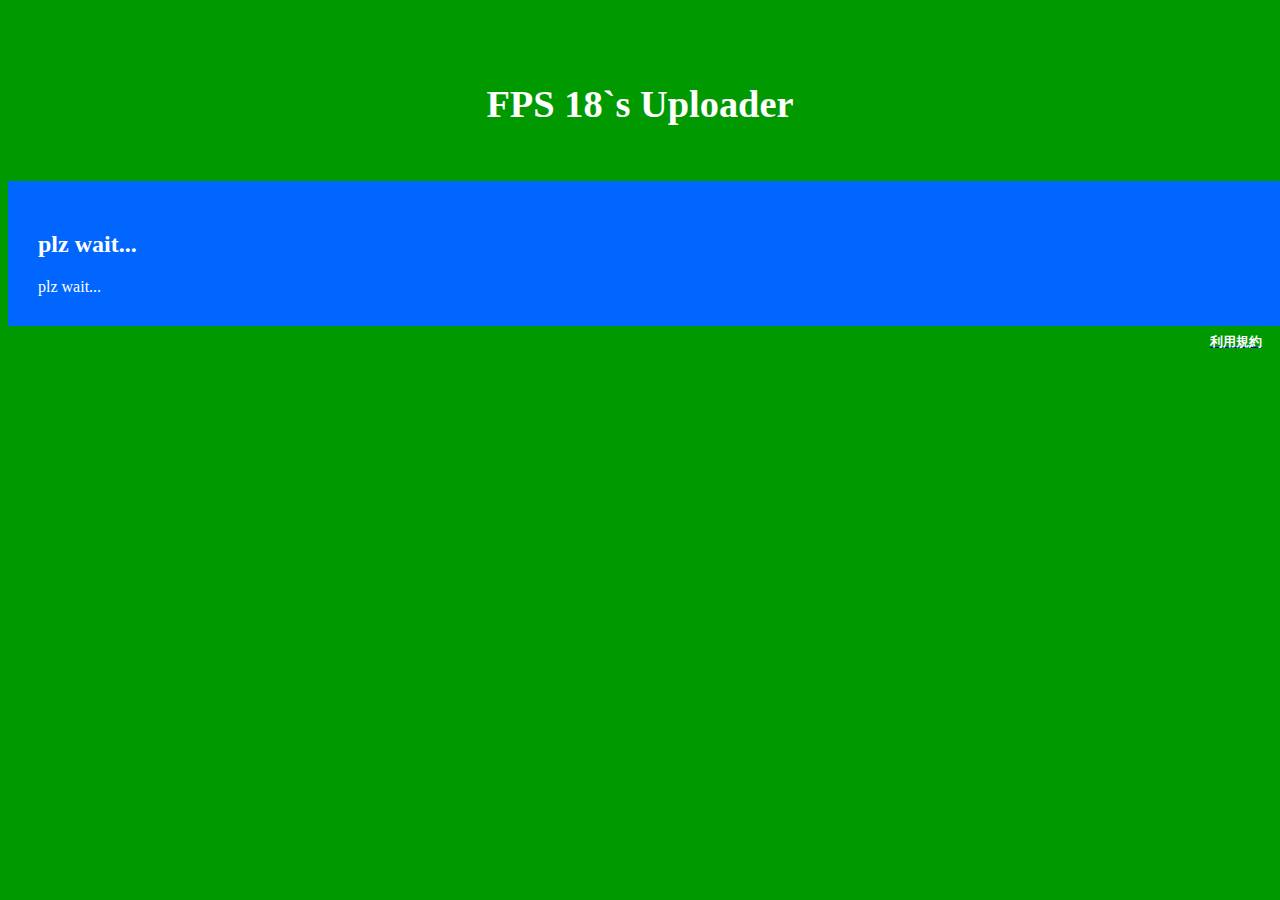
==== index.html @ fdba5797 "Add files via upload" ====
<html>
  <head>
    <link rel="stylesheet" type="text/css" href="style.css" />
    <link rel="apple-touch-icon" sizes="180x180" href="/apple-icon-180x180.png">
    <link rel="icon" type="image/x-icon" href="icon.png">
  </head>
  <body bgcolor="#009900">
    <body>
      <header>
        <center>
          <br />
          <h1 class="header"><a>FPS 18`s Uploader</a></h1>
        </center>
      </header>
      <div id="color-2">
        <h2 style="color:white">
        plz wait...
        </h2>
        <span style="color:white">
		plz wait...
		</span>
    </body>
	</div>
    <footer>
    <a href="rule.html"><font color="#FFF">利用規約</font></a>
    </footer>
	</body>
</html>
---- style.css ----
#color-1{
width: 1300px;
margin: 0px auto;
padding: 30px;
background: #0099FF;
}
#color-2{
width: 1300px;
margin: 0px auto;
padding: 30px;
background: #0066FF;
}
footer {
font: bold 80%/1em Arial, Helvetica, sans-serif;
color: #FFF;
text-align: right; 
padding: 10px;
background: #009900;
}
header {
align-items: center;
padding: 30px;
background: #009900;
color: #FFF;
}
h1 {
font-weight: bold;
font-size: 240%;
}
p {
  text-decoration: underline;
}
.left {
    margin-right: auto;
}
.center {
    margin-right: auto;
    margin-left: auto;
}
.right {
    margin-left: auto;
}
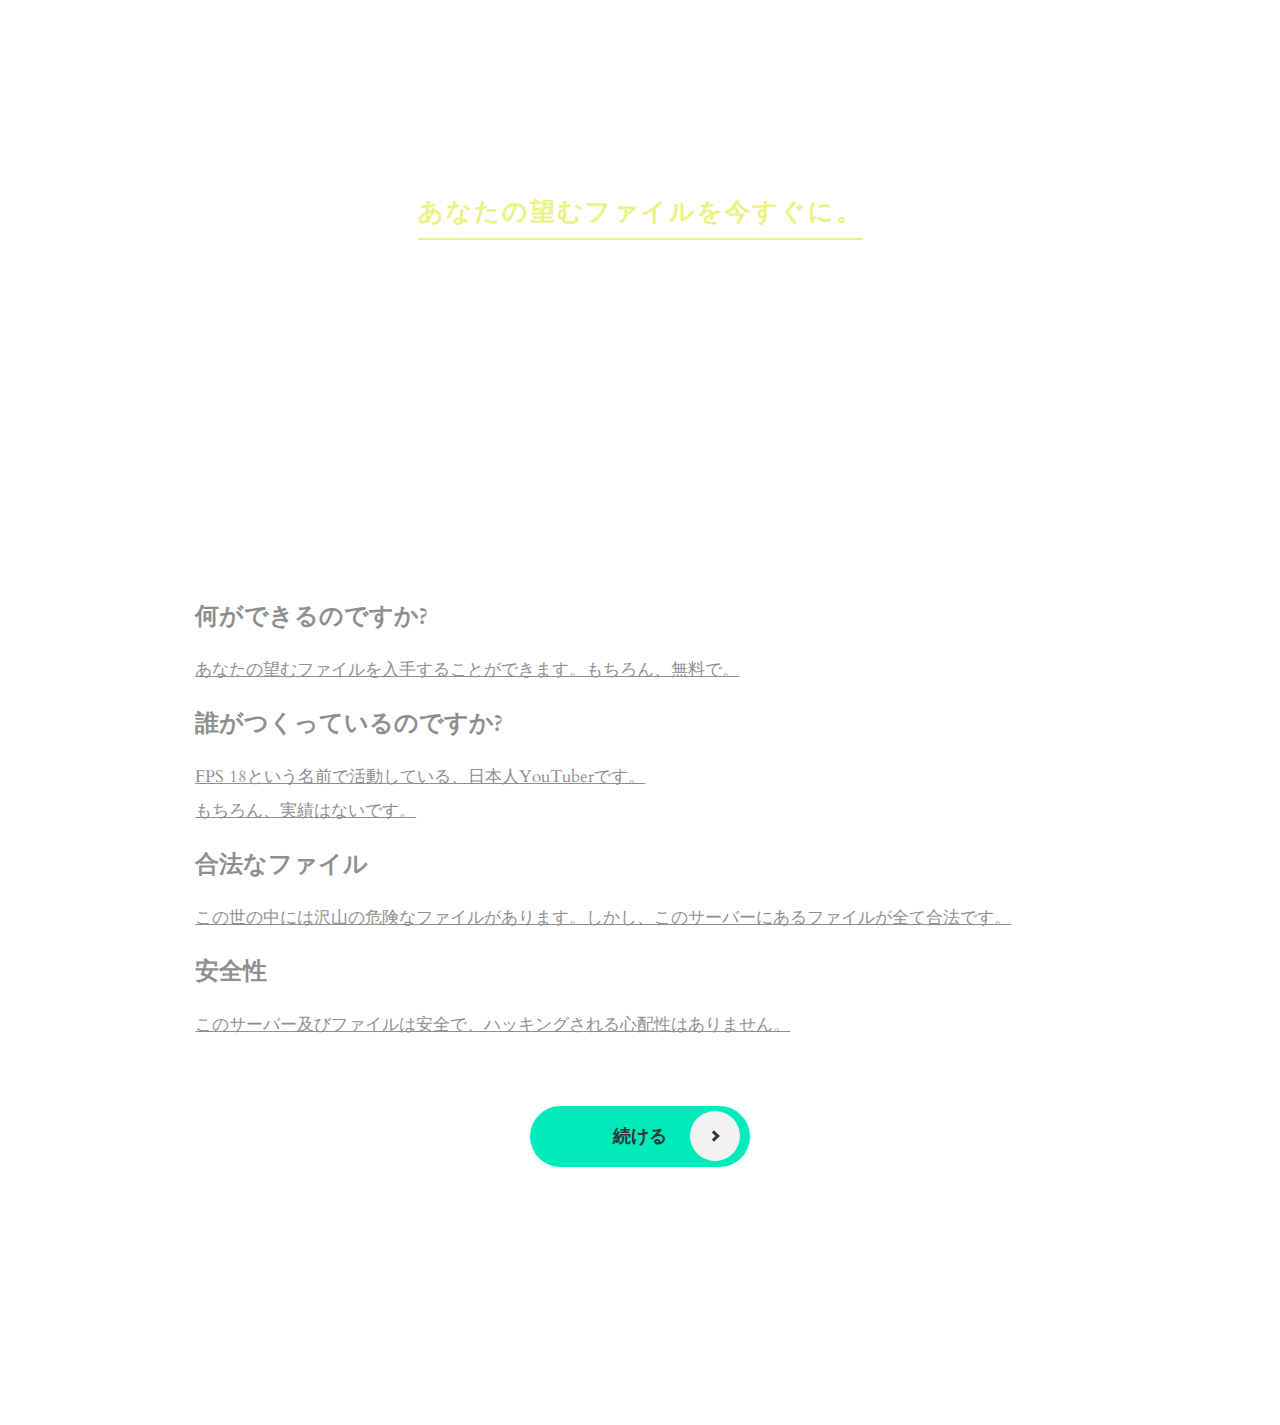
==== commit 8f99aba3: "Add files via upload" ====
--- a/index.html
+++ b/index.html
@@ -1,28 +1,66 @@
 <html>
   <head>
-    <link rel="stylesheet" type="text/css" href="style.css" />
+    <title>FPS 18's Uploader</title>
+    <link rel="stylesheet" type="text/css" href="css/style.css" />
     <link rel="apple-touch-icon" sizes="180x180" href="/apple-icon-180x180.png">
-    <link rel="icon" type="image/x-icon" href="icon.png">
+    <link rel="icon" type="image/x-icon" href="png/icon.png">
   </head>
-  <body bgcolor="#009900">
-    <body>
-      <header>
-        <center>
-          <br />
-          <h1 class="header"><a>FPS 18`s Uploader</a></h1>
-        </center>
-      </header>
-      <div id="color-2">
-        <h2 style="color:white">
-        plz wait...
-        </h2>
-        <span style="color:white">
-		plz wait...
-		</span>
-    </body>
-	</div>
-    <footer>
-    <a href="rule.html"><font color="#FFF">利用規約</font></a>
-    </footer>
-	</body>
+  <body>
+    <!-- Header Start -->
+<link href='https://fonts.googleapis.com/css?family=Montserrat|Cardo' rel='stylesheet' type='text/css'>
+<link href='style.css' rel='stylesheet' type='text/css'>
+<script type="text/javascript" src="https://code.jquery.com/jquery-1.9.1.js"></script>
+
+  
+<header class="main_h">
+
+    <div class="row">
+        <a class="logo" href="#">FPS18's Uploader</a>
+
+        <div class="mobile-toggle">
+            <span></span>
+            <span></span>
+            <span></span>
+        </div>
+
+        <nav>
+            <ul>
+                <li><a href="index.html">TOPへ</a></li>
+                <li><a href="rule.html">利用規約</a></li>
+                <li><a href="https://www.youtube.com/channel/UCT4BRh5tcaJdm_Du5CnCJSg">YouTubeチャンネル</a></li>
+            </ul>
+        </nav>
+
+    </div> <!-- / row -->
+
+</header>
+
+　　　<!--ヘッダー -->
+<div class="hero">
+
+    <h1><span>あなたの望むファイルを今すぐに。</span></h1>
+
+</div>
+
+<div class="row content">
+    <h2 class="1">何ができるのですか?</h2>
+    <p>あなたの望むファイルを入手することができます。もちろん、無料で。</p>
+    <h2 class="2">誰がつくっているのですか?</h2>
+    <p>FPS 18という名前で活動している、日本人YouTuberです。<br>もちろん、実績はないです。</p>
+    <h2 class="3">合法なファイル</h2>
+    <p>この世の中には沢山の危険なファイルがあります。しかし、このサーバーにあるファイルが全て合法です。</p>
+    <h2 class="4">安全性</h2>
+    <p>このサーバー及びファイルは安全で、ハッキングされる心配性はありません。</p>
+	
+    <br><br>
+	
+	<center>
+    <div class="button1">
+    <a href="file.html">続ける</a>
+    </div>
+	</center>
+</div>
+    <!-- -->
+  <script type="text/javascript" src="js/indexstyle.js"></script>
+  </body>
 </html>--- a/css/style.css
+++ b/css/style.css
@@ -0,0 +1,310 @@
+/*背景,バー終了*/
+.main_h {
+  position: fixed;
+  top: 0px;
+  max-height: 70px;
+  z-index: 999;
+  width: 100%;
+  padding-top: 17px;
+  background: none;
+  overflow: hidden;
+  -webkit-transition: all 0.3s;
+  transition: all 0.3s;
+  opacity: 0;
+  top: -100px;
+  padding-bottom: 6px;
+  font-family: "Montserrat", sans-serif;
+}
+@media only screen and (max-width: 766px) {
+  .main_h {
+    padding-top: 25px;
+  }
+}
+
+.open-nav {
+  max-height: 400px !important;
+}
+.open-nav .mobile-toggle {
+  transform: rotate(-90deg);
+  -webkit-transform: rotate(-90deg);
+}
+
+.sticky {
+  background-color: rgba(255, 255, 255, 0.93);
+  opacity: 1;
+  top: 0px;
+  border-bottom: 1px solid gainsboro;
+}
+
+.logo {
+  width: 50px;
+  font-size: 25px;
+  color: #8f8f8f;
+  text-transform: uppercase;
+  float: left;
+  display: block;
+  margin-top: 0;
+  line-height: 1;
+  margin-bottom: 10px;
+}
+@media only screen and (max-width: 766px) {
+  .logo {
+    float: none;
+  }
+}
+
+nav {
+  float: right;
+  width: 60%;
+}
+@media only screen and (max-width: 766px) {
+  nav {
+    width: 100%;
+  }
+}
+nav ul {
+  list-style: none;
+  overflow: hidden;
+  text-align: right;
+  float: right;
+}
+@media only screen and (max-width: 766px) {
+  nav ul {
+    padding-top: 10px;
+    margin-bottom: 22px;
+    float: left;
+    text-align: center;
+    width: 100%;
+  }
+}
+nav ul li {
+  display: inline-block;
+  margin-left: 35px;
+  line-height: 1.5;
+}
+@media only screen and (max-width: 766px) {
+  nav ul li {
+    width: 100%;
+    padding: 7px 0;
+    margin: 0;
+  }
+}
+nav ul a {
+  color: #888888;
+  text-transform: uppercase;
+  font-size: 12px;
+}
+
+.mobile-toggle {
+  display: none;
+  cursor: pointer;
+  font-size: 20px;
+  position: absolute;
+  right: 22px;
+  top: 0;
+  width: 30px;
+  -webkit-transition: all 200ms ease-in;
+  -moz-transition: all 200ms ease-in;
+  transition: all 200ms ease-in;
+}
+@media only screen and (max-width: 766px) {
+  .mobile-toggle {
+    display: block;
+  }
+}
+.mobile-toggle span {
+  width: 30px;
+  height: 4px;
+  margin-bottom: 6px;
+  border-radius: 1000px;
+  background: #8f8f8f;
+  display: block;
+}
+
+.row {
+  width: 100%;
+  max-width: 940px;
+  margin: 0 auto;
+  position: relative;
+  padding: 0 2%;
+}
+
+* {
+  box-sizing: border-box;
+}
+
+body {
+  color: #8f8f8f;
+  background: white;
+  font-family: "Cardo", serif;
+  font-weight: 300;
+  -webkit-font-smoothing: antialiased;
+}
+
+a {
+  text-decoration: none;
+}
+
+h1 {
+  font-size: 30px;
+  line-height: 1.8;
+  text-transform: uppercase;
+  font-family: "Montserrat", sans-serif;
+}
+
+p {
+  margin-bottom: 20px;
+  font-size: 17px;
+  line-height: 2;
+}
+
+.content {
+  padding: 50px 2% 250px;
+}
+
+.hero {
+  position: relative;
+  background: url(http://www.philippefercha.com/cd/toggle-menu-bg.jpg) no-repeat center center fixed;
+  -webkit-background-size: cover;
+  -moz-background-size: cover;
+  background-size: cover;
+  text-align: center;
+  color: #fff;
+  padding-top: 110px;
+  min-height: 500px;
+  letter-spacing: 2px;
+  font-family: "Montserrat", sans-serif;
+}
+.hero h1 {
+  font-size: 50px;
+  line-height: 1.3;
+}
+.hero h1 span {
+  font-size: 25px;
+  color: #e8f380;
+  border-bottom: 2px solid #e8f380;
+  padding-bottom: 12px;
+  line-height: 3;
+}
+
+.mouse {
+  display: block;
+  margin: 0 auto;
+  width: 26px;
+  height: 46px;
+  border-radius: 13px;
+  border: 2px solid #e8f380;
+  position: absolute;
+  bottom: 40px;
+  position: absolute;
+  left: 50%;
+  margin-left: -26px;
+}
+.mouse span {
+  display: block;
+  margin: 6px auto;
+  width: 2px;
+  height: 2px;
+  border-radius: 4px;
+  background: #e8f380;
+  border: 1px solid transparent;
+  -webkit-animation-duration: 1s;
+  animation-duration: 1s;
+  -webkit-animation-fill-mode: both;
+  animation-fill-mode: both;
+  -webkit-animation-iteration-count: infinite;
+  animation-iteration-count: infinite;
+  -webkit-animation-name: scroll;
+  animation-name: scroll;
+}
+
+@-webkit-keyframes scroll {
+  0% {
+    opacity: 1;
+    -webkit-transform: translateY(0);
+    transform: translateY(0);
+  }
+
+  100% {
+    opacity: 0;
+    -webkit-transform: translateY(20px);
+    transform: translateY(20px);
+  }
+}
+@keyframes scroll {
+  0% {
+    opacity: 1;
+    -webkit-transform: translateY(0);
+    -ms-transform: translateY(0);
+    transform: translateY(0);
+  }
+
+  100% {
+    opacity: 0;
+    -webkit-transform: translateY(20px);
+    -ms-transform: translateY(20px);
+    transform: translateY(20px);
+  }
+}
+/*背景,バー終了*/
+
+/*ボタン*/
+.button1 a {
+  display: block;
+  position: relative;
+  margin: 0 auto;
+  padding: 1em 2em;
+  /* 横の大きさ */
+  width: 220px;
+  /* ------- */
+  color: #333;
+  font-size: 18px;
+  font-weight: 700;
+  /* 中の色 */
+  background-color: #00eabc;
+  /* ----- */
+  border-radius: 50vh;
+  transition: 0.3s;
+}
+
+.button1 a::before {
+  content: '';
+  position: absolute;
+  top: 50%;
+  right: 10px;
+  transform: translateY(-50%);
+  width: 50px;
+  height: 50px;
+  background-color: #f2f2f2;
+  border-radius: 50vh;
+}
+
+/* 続けるボタン */
+.button1 a::after {
+  content: '';
+  position: absolute;
+  top: 50%;
+  right: 32px;
+  transform: translateY(-50%) rotate(45deg);
+  width: 5px;
+  height: 5px;
+  border-top: 3px solid #333333;
+  border-right: 3px solid #333333;
+}
+
+.button1 a:hover {
+  text-decoration: none;
+  background-color: #cccccc;
+}
+/* --------- */
+
+/* ダウンロードボタン */
+.button2{
+color:#285EA0;
+text-align:center;
+padding:5px;
+margin-top:5px;
+border-radius: 10px;
+box-shadow:3px 3px 6px #b8b9be,-3px -3px 6px #fff;
+}
+
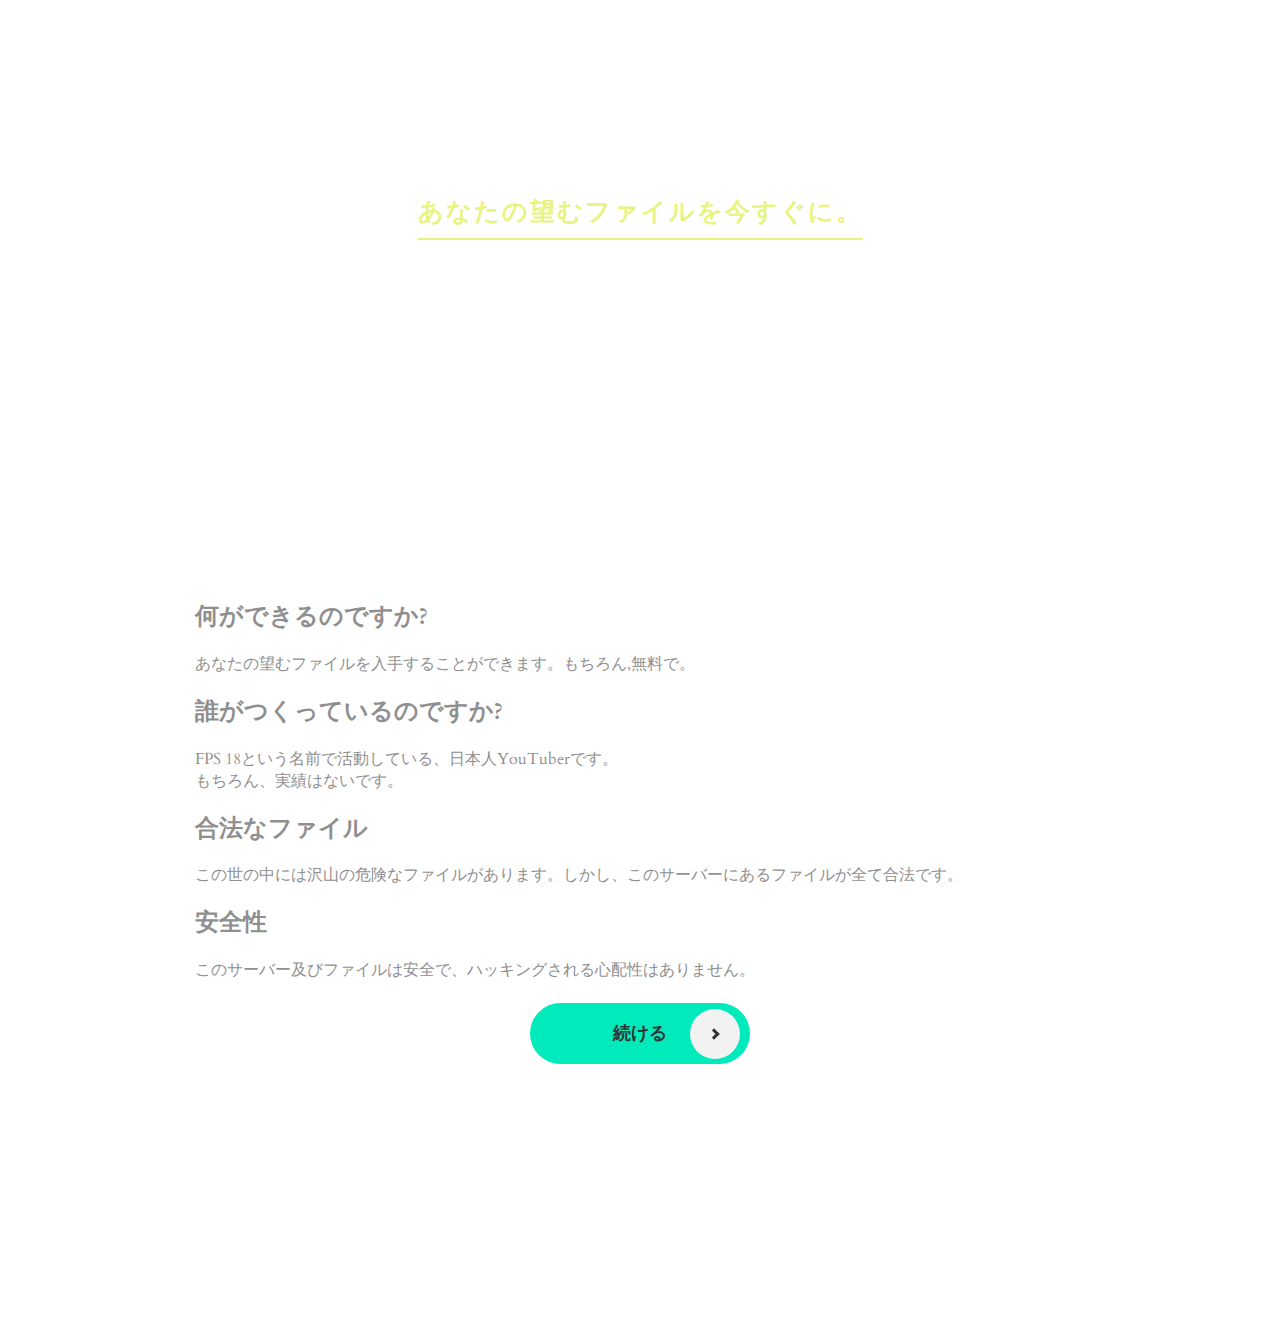
==== commit b4c910ee: "Add files via upload" ====
--- a/index.html
+++ b/index.html
@@ -44,13 +44,13 @@
 
 <div class="row content">
     <h2 class="1">何ができるのですか?</h2>
-    <p>あなたの望むファイルを入手することができます。もちろん、無料で。</p>
+    あなたの望むファイルを入手することができます。もちろん,無料で。
     <h2 class="2">誰がつくっているのですか?</h2>
-    <p>FPS 18という名前で活動している、日本人YouTuberです。<br>もちろん、実績はないです。</p>
+    FPS 18という名前で活動している、日本人YouTuberです。<br>もちろん、実績はないです。
     <h2 class="3">合法なファイル</h2>
-    <p>この世の中には沢山の危険なファイルがあります。しかし、このサーバーにあるファイルが全て合法です。</p>
+    この世の中には沢山の危険なファイルがあります。しかし、このサーバーにあるファイルが全て合法です。
     <h2 class="4">安全性</h2>
-    <p>このサーバー及びファイルは安全で、ハッキングされる心配性はありません。</p>
+    このサーバー及びファイルは安全で、ハッキングされる心配性はありません。
 	
     <br><br>
 	
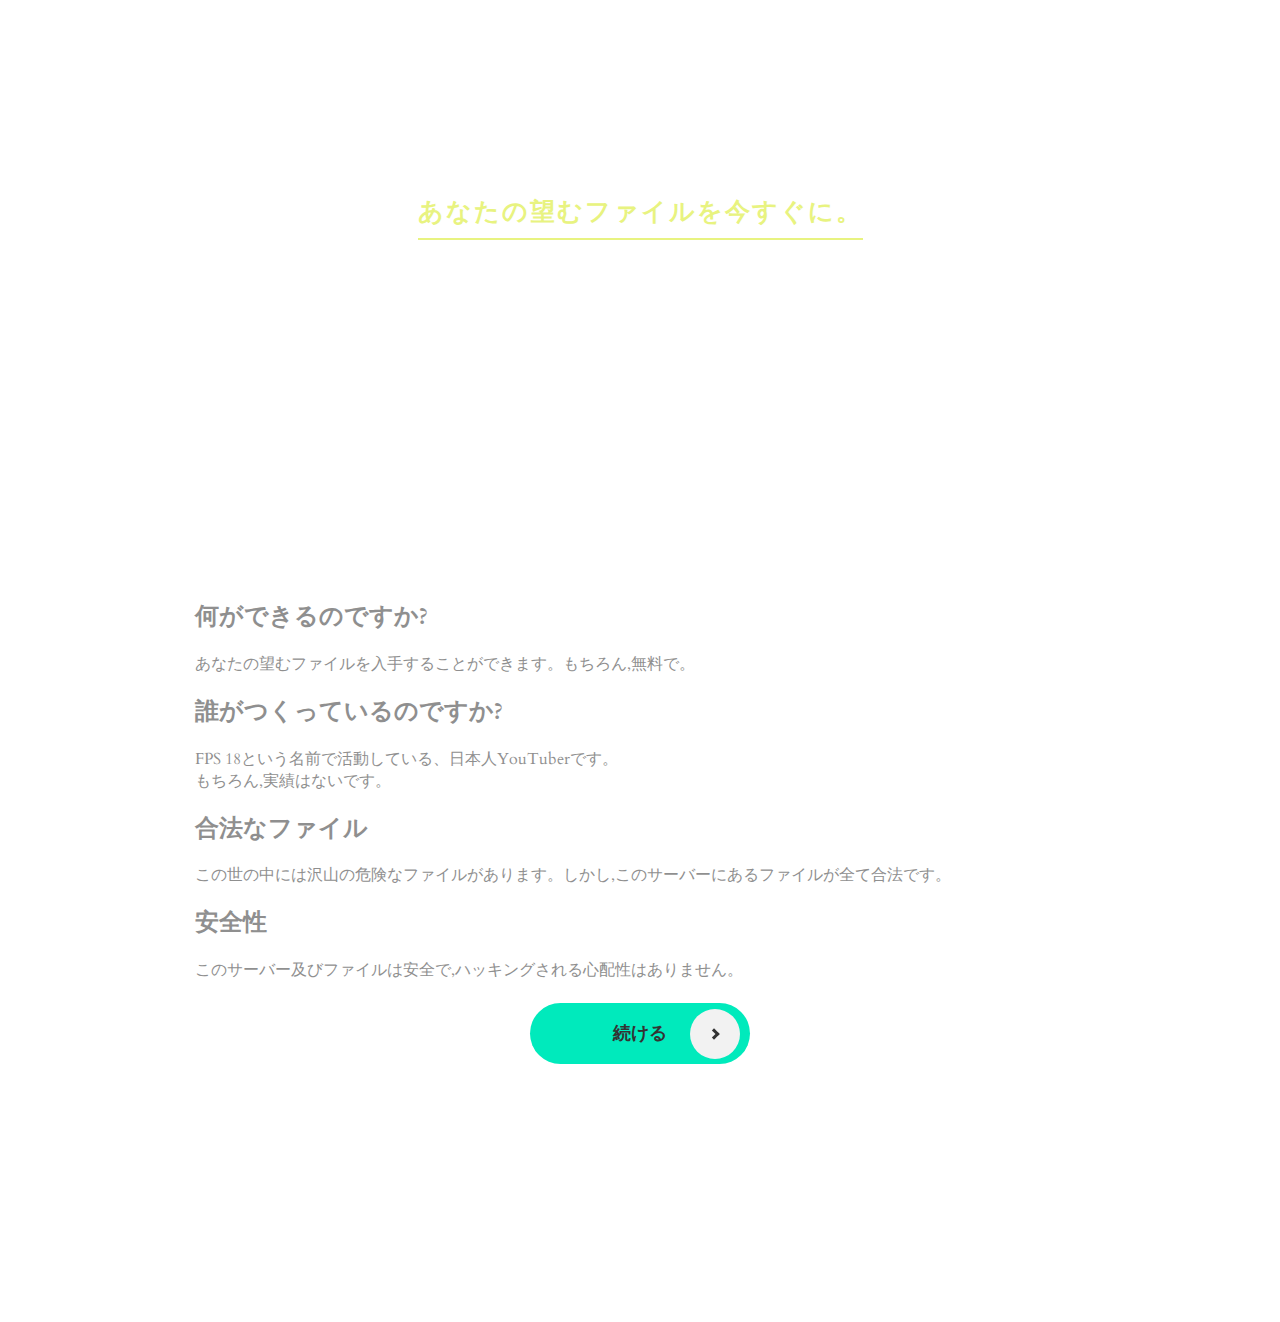
==== commit ca0de273: "Add files via upload" ====
--- a/index.html
+++ b/index.html
@@ -46,11 +46,11 @@
     <h2 class="1">何ができるのですか?</h2>
     あなたの望むファイルを入手することができます。もちろん,無料で。
     <h2 class="2">誰がつくっているのですか?</h2>
-    FPS 18という名前で活動している、日本人YouTuberです。<br>もちろん、実績はないです。
+    FPS 18という名前で活動している、日本人YouTuberです。<br>もちろん,実績はないです。
     <h2 class="3">合法なファイル</h2>
-    この世の中には沢山の危険なファイルがあります。しかし、このサーバーにあるファイルが全て合法です。
+    この世の中には沢山の危険なファイルがあります。しかし,このサーバーにあるファイルが全て合法です。
     <h2 class="4">安全性</h2>
-    このサーバー及びファイルは安全で、ハッキングされる心配性はありません。
+    このサーバー及びファイルは安全で,ハッキングされる心配性はありません。
 	
     <br><br>
 	
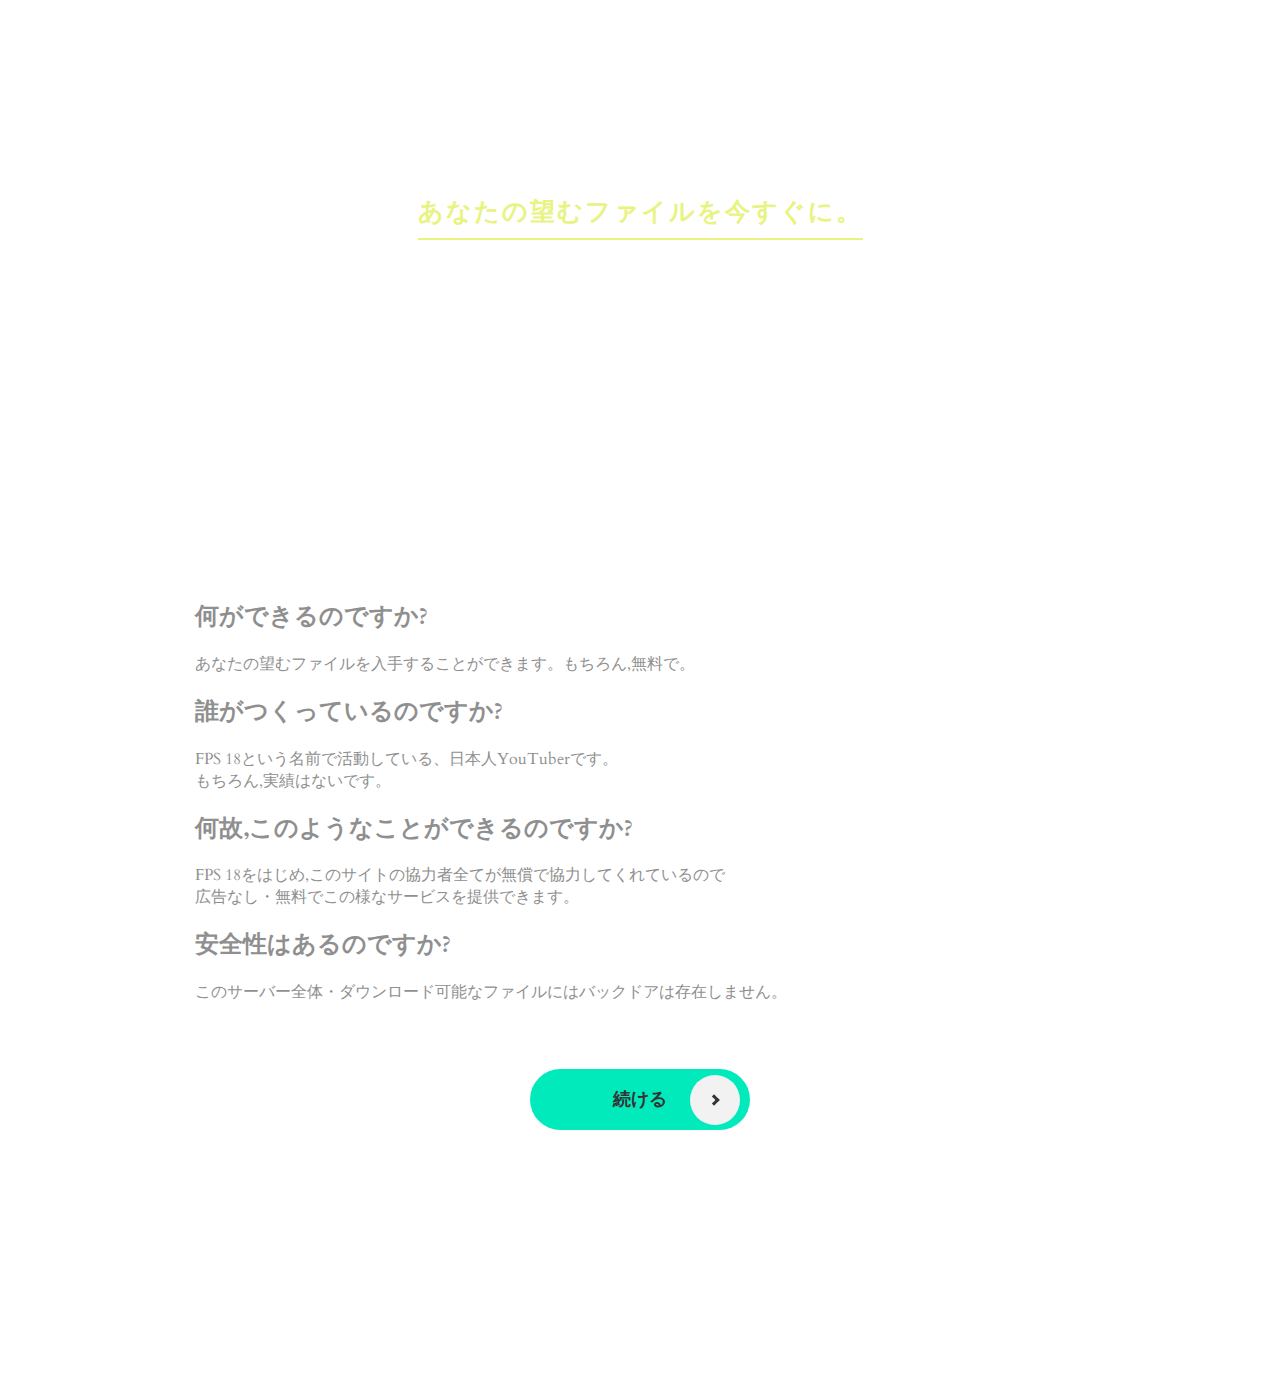
==== commit 047c7f36: "Add files via upload" ====
--- a/index.html
+++ b/index.html
@@ -28,6 +28,7 @@
                 <li><a href="index.html">TOPへ</a></li>
                 <li><a href="rule.html">利用規約</a></li>
                 <li><a href="https://www.youtube.com/channel/UCT4BRh5tcaJdm_Du5CnCJSg">YouTubeチャンネル</a></li>
+				<li><a href="other.html">その他情報</a></li>
             </ul>
         </nav>
 
@@ -47,12 +48,13 @@
     あなたの望むファイルを入手することができます。もちろん,無料で。
     <h2 class="2">誰がつくっているのですか?</h2>
     FPS 18という名前で活動している、日本人YouTuberです。<br>もちろん,実績はないです。
-    <h2 class="3">合法なファイル</h2>
-    この世の中には沢山の危険なファイルがあります。しかし,このサーバーにあるファイルが全て合法です。
-    <h2 class="4">安全性</h2>
-    このサーバー及びファイルは安全で,ハッキングされる心配性はありません。
+    <h2 class="3">何故,このようなことができるのですか?</h2>
+    FPS 18をはじめ,このサイトの協力者全てが無償で協力してくれているので<br>
+	広告なし・無料でこの様なサービスを提供できます。
+    <h2 class="4">安全性はあるのですか?</h2>
+    このサーバー全体・ダウンロード可能なファイルにはバックドアは存在しません。
 	
-    <br><br>
+    <br><br><br><br>
 	
 	<center>
     <div class="button1">
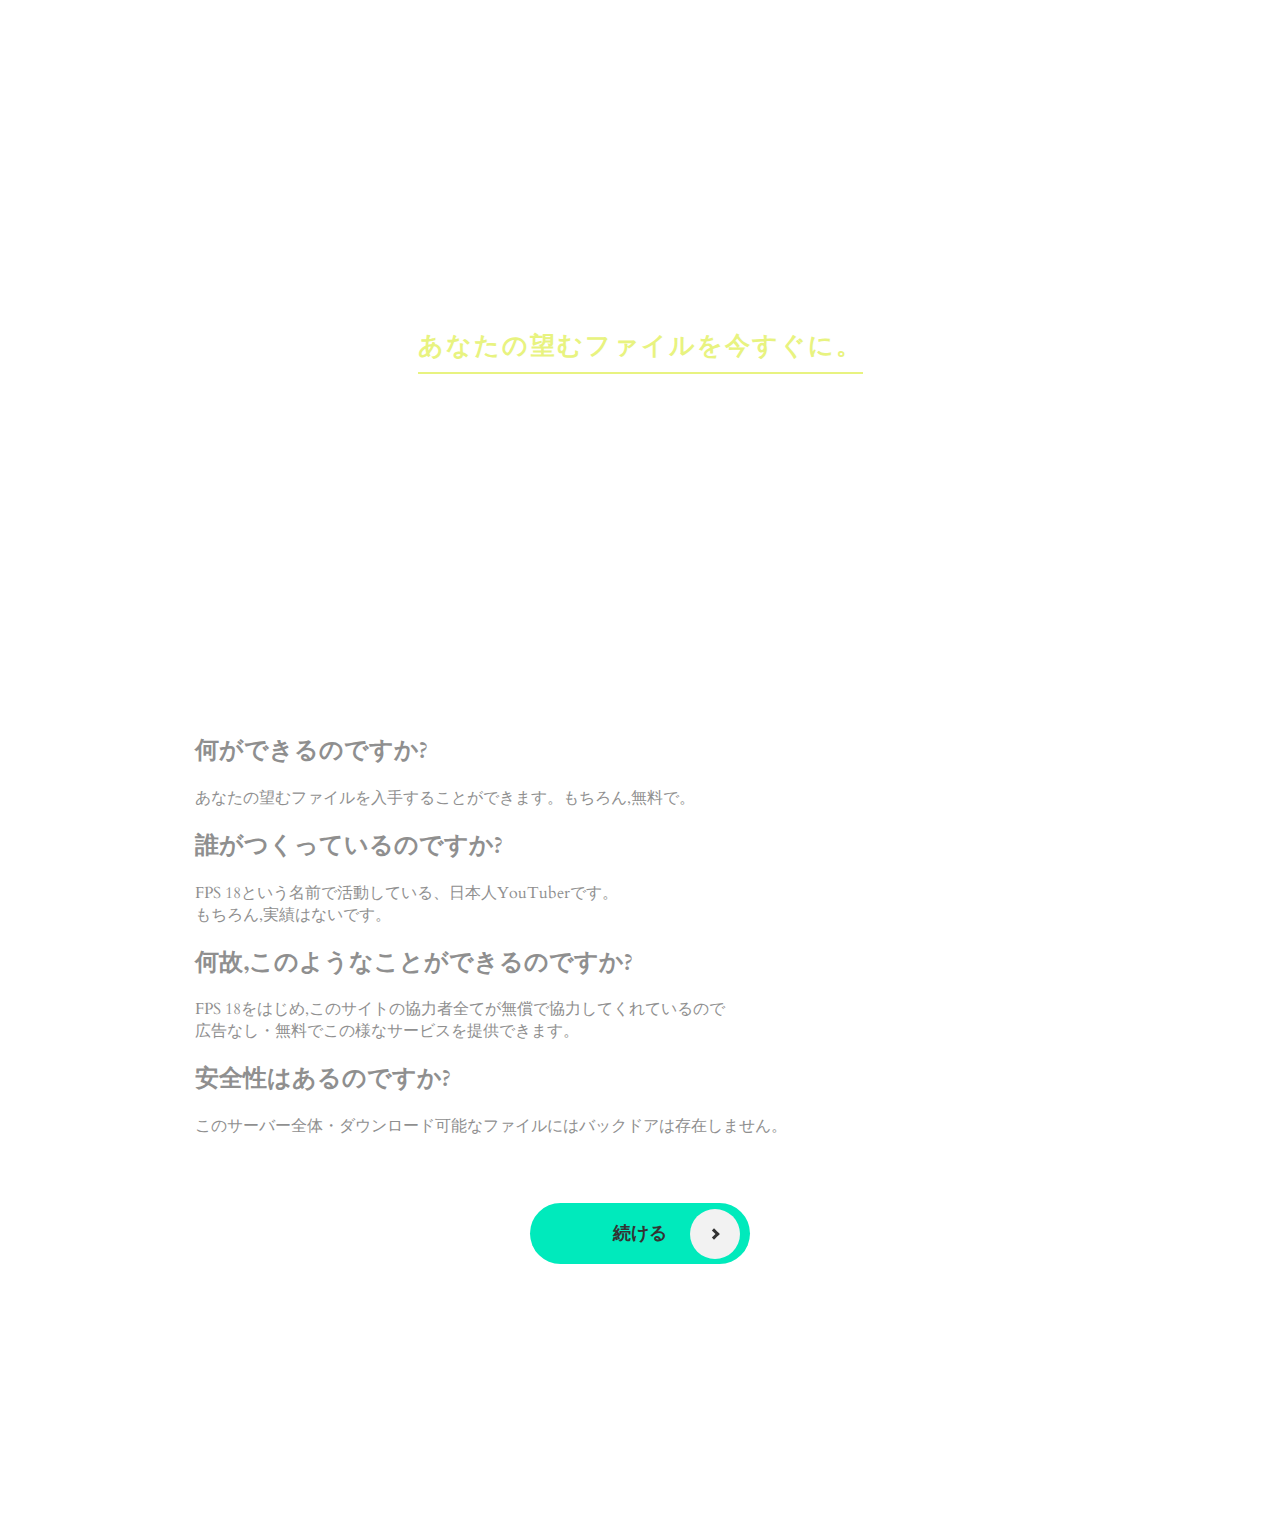
==== commit d8c962b0: "Add files via upload" ====
--- a/index.html
+++ b/index.html
@@ -12,36 +12,15 @@
 <script type="text/javascript" src="https://code.jquery.com/jquery-1.9.1.js"></script>
 
   
-<header class="main_h">
 
-    <div class="row">
-        <a class="logo" href="#">FPS18's Uploader</a>
-
-        <div class="mobile-toggle">
-            <span></span>
-            <span></span>
-            <span></span>
-        </div>
-
-        <nav>
-            <ul>
-                <li><a href="index.html">TOPへ</a></li>
-                <li><a href="rule.html">利用規約</a></li>
-                <li><a href="https://www.youtube.com/channel/UCT4BRh5tcaJdm_Du5CnCJSg">YouTubeチャンネル</a></li>
-				<li><a href="other.html">その他情報</a></li>
-            </ul>
-        </nav>
-
-    </div> <!-- / row -->
-
-</header>
-
+  <iframe src="header.html" frameborder="0"></iframe>
 　　　<!--ヘッダー -->
 <div class="hero">
 
     <h1><span>あなたの望むファイルを今すぐに。</span></h1>
 
 </div>
+
 
 <div class="row content">
     <h2 class="1">何ができるのですか?</h2>
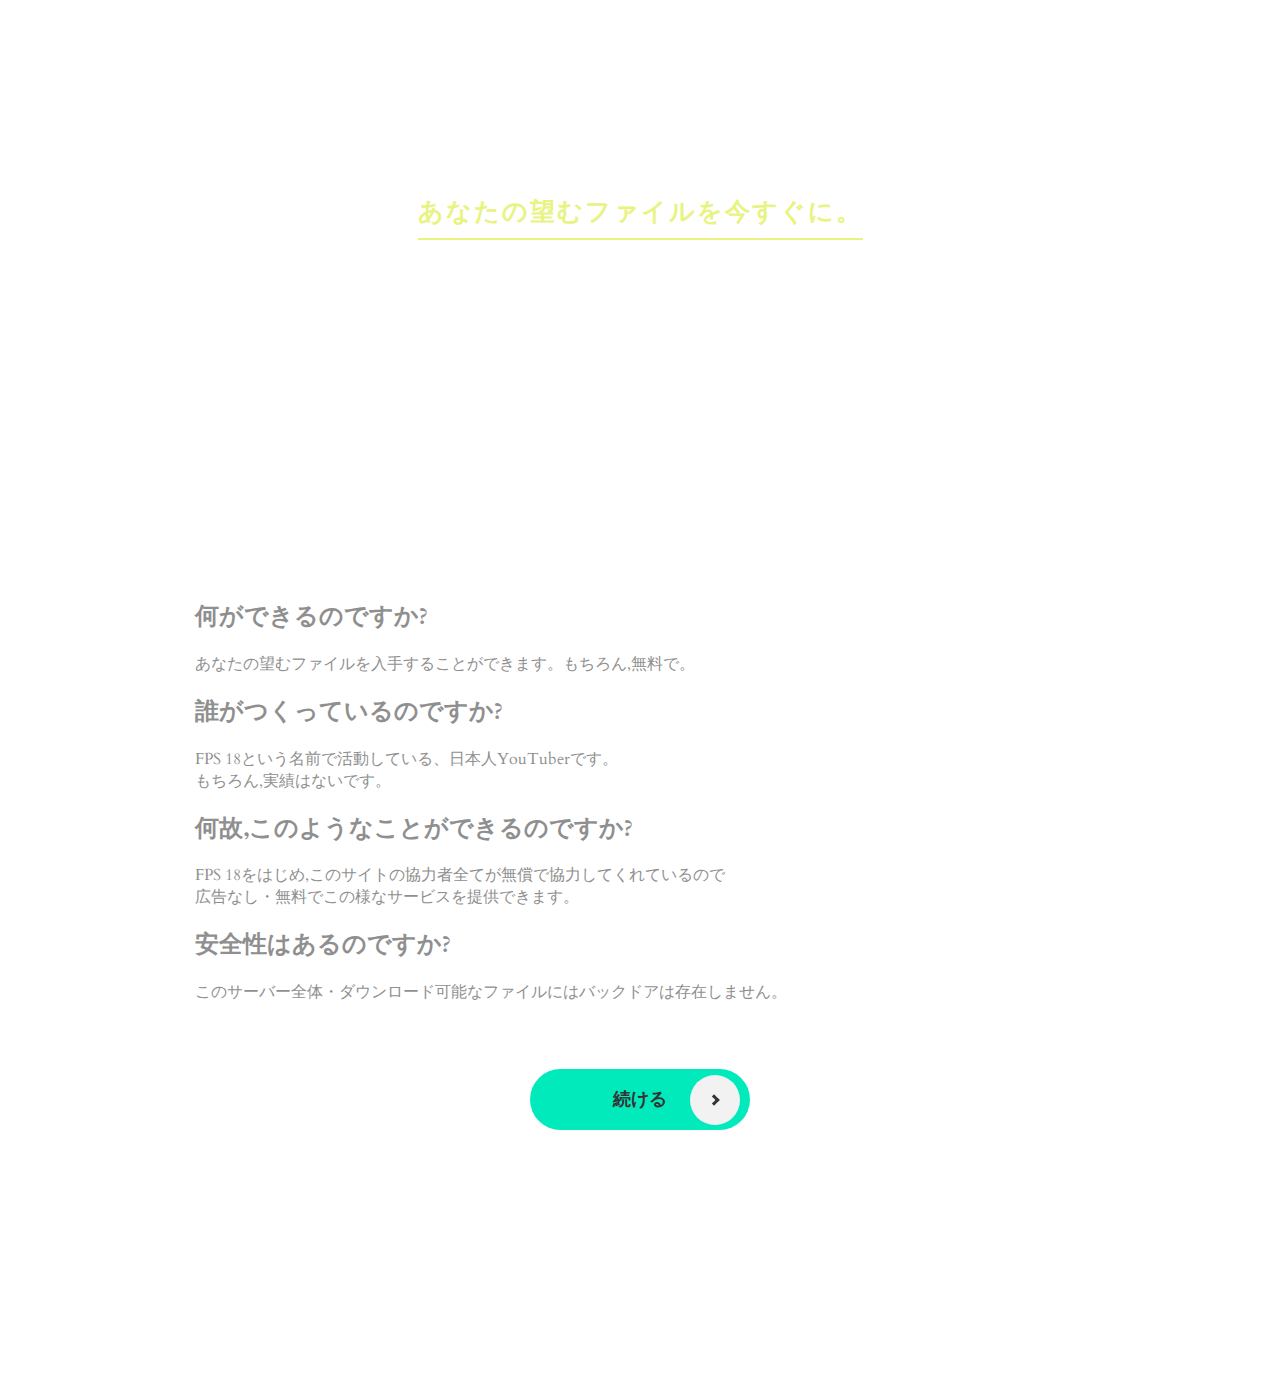
==== commit 5371c39d: "Add files via upload" ====
--- a/index.html
+++ b/index.html
@@ -11,9 +11,31 @@
 <link href='style.css' rel='stylesheet' type='text/css'>
 <script type="text/javascript" src="https://code.jquery.com/jquery-1.9.1.js"></script>
 
-  
+ 
+<header class="main_h">
 
-  <iframe src="header.html" frameborder="0"></iframe>
+    <div class="row">
+        <a class="logo" href="#">FPS18's Uploader</a>
+
+        <div class="mobile-toggle">
+            <span></span>
+            <span></span>
+            <span></span>
+        </div>
+
+        <nav>
+            <ul>
+                <li><a href="index.html">TOPへ</a></li>
+                <li><a href="rule.html">利用規約</a></li>
+                <li><a href="anket.html">ファイルのアップロード依頼</a></li>
+				<li><a href="other.html">その他情報</a></li>
+            </ul>
+        </nav>
+
+    </div> <!-- / row -->
+
+</header>
+
 　　　<!--ヘッダー -->
 <div class="hero">
 
